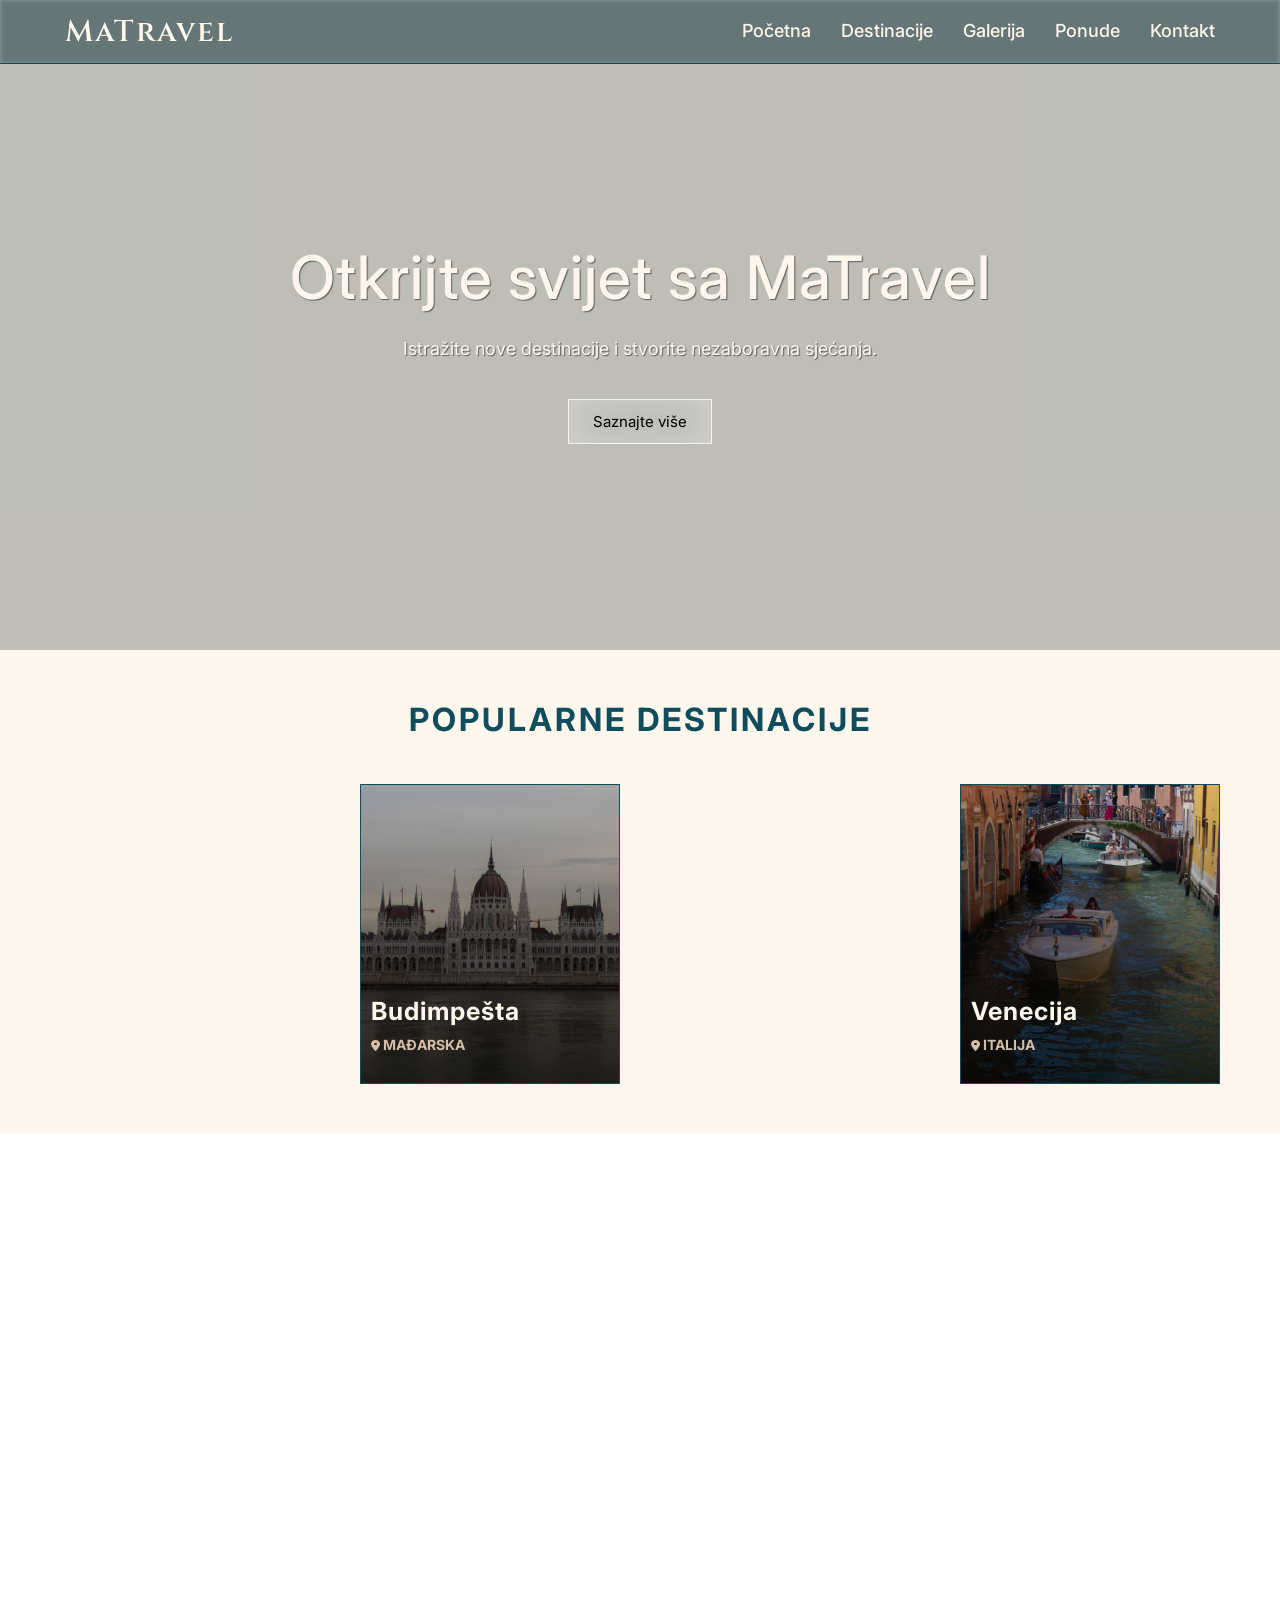
==== index.html @ fdbcf398 "reag" ====
<!DOCTYPE html>
<html lang="hr">
<head>
    <meta charset="UTF-8">
    <meta name="viewport" content="width=device-width, initial-scale=1.0">
    <title>MaTrevel</title>
    <link rel="stylesheet" href="izgled.css">
    <link href="https://fonts.googleapis.com/css2?family=Cinzel:wght@400;600;700&display=swap" rel="stylesheet">
    <link href="https://fonts.googleapis.com/css2?family=Inter:wght@300;400;500;600&display=swap" rel="stylesheet">
    <link rel="stylesheet" href="https://cdnjs.cloudflare.com/ajax/libs/font-awesome/6.5.0/css/all.min.css">

</head>
<body>
    <header class="navbar">
        <div class="container">
            <a href="index.html" class="logo">MaTravel</a>

            <nav class="navigacija" id="navigacija">
                <a href="index.html">Početna</a>
                <a href="destinacije.html">Destinacije</a>
                <a href="galerija.html">Galerija</a>
                <a href="ponude.html">Ponude</a>
                <a href="kontakt.html">Kontakt</a>
            </nav>

            <div class="hamburger" id="hamburger">
            ☰
            </div>
        </div>
    </header>

    <section class="pocetna skriveno">
        <video autoplay muted loop playsinline class="pozadinaplaza">
            <source src="video/plaza.MP4" type="video/MP4">
        </video>

        <div class="overlay"></div>
        <div class="container">
            <div class="odjeljak skriveno">
                <h1>Otkrijte svijet sa MaTravel</h1>
                <p>Istražite nove destinacije i stvorite nezaboravna sjećanja.</p>
                <a href="destinacije.html" class="odjeljakgumb">Saznajte više</a>
            </div>
        </div>
    </section>
    <section class="destinacije skriveno">
        <div class="container">
            <h2>Popularne destinacije</h2>
            <div class="karticepolozaj">
                <a href="destinacije.html" class="kartica lanzarote skriveno">
                    <div class="zoom"></div>
                    <div class="tamnije"></div>
                    <div class="karticasadrzaj">
                        <h3>Lanzarote</h3>
                        <h4><i class="fa-solid fa-location-dot"></i> Španjolska</h4>
                    </div>
                </a>
                <a href="destinacije.html" class="kartica budimpesta skriveno2">
                    <div class="zoom"></div>
                    <div class="tamnije"></div>
                    <div class="karticasadrzaj">
                        <h3>Budimpešta</h3>
                        <h4><i class="fa-solid fa-location-dot"></i> Mađarska</h4>

                    </div>
                </a>
                <a href="destinacije.html" class="kartica casablanca skriveno">
                    <div class="zoom"></div>
                    <div class="tamnije"></div>
                    <div class="karticasadrzaj">
                        <h3>Casablanca</h3>
                        <h4><i class="fa-solid fa-location-dot"></i> Maroko</h4>

                    </div>
                </a>
                <a href="destinacije.html" class="kartica venecija skriveno2">
                    <div class="zoom"></div>
                    <div class="tamnije"></div>
                    <div class="karticasadrzaj">
                        <h3>Venecija</h3>
                        <h4><i class="fa-solid fa-location-dot"></i> Italija</h4>
                    </div>
                </a>
            </div>
        </div>
    </section>
    <section class="zastobasmi skriveno">
        <div class="container">
            <div class="naslovzastobasmi skriveno">
                <h2>Zašto baš mi?</h2>
                <p>Putujte sigurno, jednostavno i bez stresa uz naš tim stručnjaka.</p>
            </div>

            <div class="karticezasto">

                <div class="karticazasto skriveno">
                    <i class="fa-solid fa-shield-halved"></i>
                    <h3>Sigurno putovanje</h3>
                    <p>Vaša sigurnost i zadovoljstvo uvijek su nam na prvom mjestu.</p>
                </div>

                <div class="karticazasto skriveno2">
                    <i class="fa-solid fa-tags"></i>
                    <h3>Najbolje cijene</h3>
                    <p>Pronađite vrhunske destinacije po povoljnim cijenama.</p>
                </div>

                <div class="karticazasto skriveno">
                    <i class="fa-solid fa-plane-departure"></i>
                    <h3>Brza rezervacija</h3>
                    <p>Rezervirajte svoje putovanje brzo i jednostavno online.</p>
                </div>

            </div>
        </div>
    </section>
    <section>
        <div class="container">
            <div class="opcenito">
                <div class="opcenitotekst skriveno2">
                    <h2>Šta je MaTravel?</h2>
                    <div class="skriven">
                    <p>MaTravel je web stranica koja omogućava ljudima da pronađu zanimljive i popularne destinacije za putovanje. Destinacije koje obuhvaća MaTrevel nisu ograničene samo na Europu već na cijeli svijet.</p>
                </div>
                <div class="skriveno2">
                    <p>Cilj MaTravel je olakšati ljudima organizirati i realizirati odmor u što kraćem vremenu i sa što manjom cijenom.</p>
                </div>
                <div class="skriveno">
                    <p>Ova stranica je izrađena za završni rad i svrha je različitim verzijama ove stranice dokazati kako radi optimizacija web stranica, te na koje se sve načine ta optimizacije može napraviti.</p>
                </div>
                <div class="gumbklasa skriveno2">
                    <a href="kontakt.html" class="gumb">Pročitaj više</a>
                </div>
                </div>
                
                <div class="opcenitoslika skriveno2">
                    <img src="slike/opcenitoslika.jpg">
                </div>
            </div>
        </div>
    </section>

    <section class="slajdshow skriveno">
        <div class="kutijaslajd">
            <div class="slajd active">
                <img src="slike/slajdshow/venecija.jpg">
                <div class="poruka">Putovanja za pamćenje</div>
            </div>
            <div class="slajd">
                <img src="slike/slajdshow/verona.jpg">
                <div class="poruka">Neka avantura počne</div>
            </div>
            <div class="slajd">
                <img src="slike/slajdshow/lanzarote3.jpg">
                <div class="poruka">Istraži svijet</div>
            </div>
            <div class="slajd">
                <img src="slike/slajdshow/budapest2.jpg">
                <div class="poruka">Putovanja za pamćenje</div>
            </div>
            <div class="slajd">
                <img src="slike/slajdshow/zagreb.jpg">
                <div class="poruka">Neka avantura počne</div>
            </div>
        </div>
         <footer>
        <p>© 2026 MaTrevel</p>
        <p>Izradio: Mateo Ćorković</p>
    </footer>
    </section>
   
    <script src="script.js"></script>
</body>
</html>
---- izgled.css ----
* {
    margin: 0;
    padding: 0;
}

body {
    font-family: "Inter", sans-serif;
    color: #222;
}

.container {
    max-width: 1200px;
    margin: 0 auto;
    padding: 0 20px;
}
.navbar {
    width: 100%;
    position: absolute;
    top: 0;
    left: 0;
    z-index: 5;
    color: #fdf6ec;
    backdrop-filter: blur(2px) brightness(0.7);
    background: rgba(15, 76, 92, 0.25);
    border-bottom: 1px solid #0f4c5c;
}
.navbar .container {
    display: flex;
    justify-content: space-between;
    align-items: center;
    padding: 0 25px;
}

.logo {
    font-family: "Cinzel", serif;
    font-weight: 600;
    font-size: 30px;
    letter-spacing: 2px;
    text-decoration: none;
    color: #fdf6ec;
}

.navigacija {
    display: flex;
    gap: 30px;
    font-family: "Inter", sans-serif;
    font-weight: 500;
}

.navigacija a {
    color: #fdf6ec;
    text-decoration: none;
    font-size: 18px;
    transition: 0.4s;
    border-bottom: 2px solid transparent;
    padding: 20px 0;
}

.navigacija a:hover {
    color: #e9c46a;
    border-bottom: 2px solid #e9c46a;
}
.navigacija a.active{
    border-bottom: 2px solid #e9c46a;
}

.hamburger {
    display: none;
    font-size: 32px;
    color: #fdf6ec;
    cursor: pointer;
}

footer {
    position: absolute;
    bottom: 0;
    left: 0;
    z-index: 10;
    width: 100%;
    backdrop-filter: blur(2px) brightness(0.1);
    background: rgba(15, 76, 92, 0.25);
    border-top: 1px solid #0f4c5c;
    color: #fdf6ec;
    text-align: center;
    padding: 25px 0px;
    font-family: "Cinzel", serif;
    font-weight: 600;
    letter-spacing: 2px;
}

footer p {
    font-size: 15px;
}

.pocetna{
    position: relative;
    overflow: hidden;
    height: 650px;
    display: flex;
    align-items: center;
    justify-content: center;
}
.pozadinaplaza{
    position: absolute;
    width: 100%;
    height: 100%;
    object-fit: cover;
    top: 0;
    left: 0;
    z-index: 1;
}
.overlay{
    position: absolute;
    width: 100%;
    height: 100%;
    top: 0;
    left: 0;
    z-index: 2;
    background: rgba(48, 48, 28, 0.315);
}
.odjeljak{
    position: relative;
    z-index: 3;
    color: #FDF6EC;
    
    max-width: 1050px;
    text-align: center;
}
.odjeljak h1{
    font-size: 60px;
    margin-bottom: 25px;
    text-shadow: 1px 1px 1px rgba(0,0,0,0.5);
}
.odjeljak p{
    font-size: 18px;
    margin-bottom: 40px;
    text-shadow: 1px 1px 1px rgba(0,0,0,0.5);
    text-align: center;
}
.odjeljakgumb{
    display: inline-block;
    padding: 12px 24px;
    background-color: #FDF6EC;
    color: black;
    font-size: 15px;
    text-decoration: none;
    cursor: pointer;
    backdrop-filter: blur(22px) brightness(0.7);
    background: rgba(255, 255, 255, 0.4);
    border: 1px solid #f3f3f3;
    text-decoration: none;
}
.odjeljakgumb:hover{
    background-color: #e9c46a;
    color: black;
    transition: 0.5s;
    backdrop-filter: blur(2px) brightness(1);
    background: rgba(92, 87, 15, 0.25);
    border: 1px solid #e9c46a;
    text-decoration: none;
}

.destinacije{
    padding: 50px 0;
    background-color: #FDF6EC;
    text-align: center;
    
}

.destinacije h2{
    font-size: 32px;
    color: #0f4c5c;
    margin-bottom: 45px;
    letter-spacing: 3px;
    text-transform: uppercase;
}

.karticepolozaj{
    display: flex;
    justify-content: space-between;
    gap: 30px;
    flex-wrap: wrap;
}
.kartica{
    width: 260px;
    height: 300px;
    border: 1px solid #0f4c5c;
    overflow: hidden;
    position: relative;
    display: flex;
    align-items: flex-end;
    color: #FDF6EC;
    cursor: pointer;
    text-decoration: none;
}
.tamnije{
    position: absolute;
    inset: 0;
    background: linear-gradient(
        to top,
        rgba(0,0,0,0.8),
        rgba(0,0,0,0.1));
    z-index: 1;
}
.karticasadrzaj{
    position: relative;
    padding: 30px 10px;
    z-index: 2;
    text-align: left;
}
.lanzarote .zoom{
    background-image: url("slike/lanzarote/lanzarote.jpg");
}
.budimpesta .zoom{
    background-image: url("slike/budimpesta/budimpesta.jpg");
}
.casablanca .zoom{
    background-image: url("slike/casablanca/casablanca.jpg");
}
.venecija .zoom{
    background-image: url("slike/venecija/venecija.jpg");
}
.karticasadrzaj h3{
    font-size: 25px;
    padding-bottom: 10px;
    letter-spacing: 1px;
}

.karticasadrzaj h4{
    font-size: 14px;
    text-transform: uppercase;
    color: #d6bea7;
}
.karticasadrzaj i{
    font-size: 12px;
    color: #d6bea7;
}
.karticasadrzaj{
    transition: transform 0.3s ease;
}
.kartica:hover .karticasadrzaj{
    transform: translateY(-6px);
}
.kartica:hover .tamnije{
    background: linear-gradient(
        to top,
        rgba(0,0,0,0.9),
        rgba(0,0,0,0.35)
    );
}
.kartica:hover .zoom{
    transform: scale(1.10);
}

.zoom{
    position: absolute;
    inset: 0;
    background-size: cover;
    background-position: center;
    background-repeat: no-repeat;
    transition: transform 0.5s ease;
    z-index: 0;
}

.zastobasmi{
    background-image: url(slike/zastobasmi.jpg);
    position: relative;
    padding: 80px 0;
    color: #FDF6EC;
    text-align: center;
    background-size: cover;
    background-position: center 50%;
    background-repeat: no-repeat;
}
.naslovzastobasmi{
    margin-bottom: 50px;
}
.zastobasmi::before{
    content: "";
    position: absolute;
    inset: 0;
    background: rgba(17, 17, 11, 0.493);
}
.naslovzastobasmi h2{
    font-size: 34px;
    margin-bottom: 15px;
    letter-spacing: 1px;
    text-shadow: 1px 1px 1px rgba(0,0,0,0.5);
}
.naslovzastobasmi p{
    font-size: 17px;
    color: #FDF6EC;
    text-shadow: 1px 1px 1px rgba(0,0,0,0.5);
}
.zastobasmi .container{
    position: relative;
    z-index: 2;
}

.karticezasto{
    display: flex;
    justify-content: space-between;
    gap: 30px;
}
.karticazasto{
    flex: 1;
    max-width: 320px;
    padding: 35px 25px;
    transition: 0.5s ease;
    color: black;
    backdrop-filter: blur(2px) brightness(0.9);
    background: rgba(255, 255, 255, 0.4);
    border: 1px solid #FDF6EC;
}
.karticazasto:hover{
    color: #FDF6EC;
    backdrop-filter: blur(2px) brightness(1);
    background: rgba(15, 76, 92, 0.25);
    border: 1px solid #0f4c5c;
    transition: 0.5s ease;
}
.karticazasto p{
    padding-top: 10px;
}
.prazno{
    margin-top: 60px;
}

.slajdshow{
    width: 100%;
    height: 600px;
    overflow: hidden;
    position: relative;
}

.kutijaslajd{
    width: 100%;
    height: 100%;
    position: relative;
}

.slajd{
    height: 600px;
    position: absolute;
    inset: 0;
    opacity: 0;
    transition: opacity 0.8s ease;
}
.slajd.active{
    opacity: 1;
}
.slajd::before{
    content: "";
    position: absolute;
    inset: 0;
    background: rgba(0,0,0,0.4);
    z-index: 1;
}

.slajd img{
    object-fit: cover;
    width: 100%;
    height: 100%;
    transform: scale(1.05);
    transition: transform 1s ease;
    
}
.slajd.active img{
    transform: scale(1);
}
.poruka{
    position: absolute;
    inset: 0;
    z-index: 2;
    background: rgba(0,0,0,0.4);
    font-size: 32px;
    display: flex;
    justify-content: center;
    align-items: center;
    color: #FDF6EC; 
    padding-bottom: 30px;
}

.skriveno{
    opacity: 0;
    transform: translateY(50px);
    transition: all 1s ease;
}
.skriveno2{
    opacity: 0;
    transform: translateY(-50px);
    transition: all 1s ease;
}
.pokazi{
    opacity: 1;
    transform: translateY(0);
}
.opcenito{
    display: flex;
    align-items: center;
    justify-content: space-between;
    padding: 70px 0px;
}
.opcenitotekst{
    width: 50%;
}
.opcenito h2{
    font-size: 36px;
    margin-bottom: 22px;
}
.opcenito p{
    font-size: 16px;
    line-height: 1.6;
    margin-bottom: 12px;
}
.opcenitoslika {
    width: 50%;
    display: flex;
    justify-content: right;
    align-items: right;
}
.opcenitoslika img{
    width: 90%;
    max-width: 500px;
    border: 1px solid black;
    object-fit: contain;
}
.gumbklasa{
        margin-top: 40px;
}

.opcenito .gumb{
    padding: 12px 24px;
    border: none;
    color: #FDF6EC;
    font-size: 15px;
    text-decoration: none;
    cursor: pointer;
    backdrop-filter: blur(2px) brightness(0.2);
    background: rgba(15, 76, 92, 0.25);
    border: 1px solid #0f4c5c;

    
    

}
.opcenito .gumb:hover{
    background-color: #e9c46a;
    color: black;
    transition: 0.5s;
    
    text-decoration: none;
    backdrop-filter: blur(2px) brightness(0.7);
    background: rgba(122, 116, 23, 0.5);
    border: 1px solid #e9c46a;

}
img, video{
    max-width: 100%;
    height: auto;
}
*{
    box-sizing: border-box;
}

.tamnija{
    backdrop-filter: blur(2px) brightness(0.32);
    background-color: rgb(62, 87, 98);
    border-bottom: 1px solid #0f4c5c;
}
.destinacijeskrol{
    display: flex;
    align-items: center;
    justify-content: space-between;
    height: 44vh;
    gap: 1px;
}
.destinacijaslika{
    flex: 1;
    height: 350px;
    background-size: cover;
    background-position: center;
    border: 1px solid black;
    position: relative;
    overflow: hidden;
}
.destinacijaslika::before{
    content: "";
    position: absolute;
    inset: 0;
}
.destinacijaslika:hover::before{
    background: linear-gradient(
        to top,
        rgba(0,0,0,0.5),
        rgba(0,0,0,0.1));
}

.destinacijatekst{
    flex: 1;
    
}
.okvir{
    height: 350px;
    border: 1px solid black;
    padding: 30px;
}

.gumbdestinacije{
    display: inline-block;
    padding: 12px 24px;
    background-color: #FDF6EC;
    color: #FDF6EC;
    font-size: 15px;
    text-decoration: none;
    cursor: pointer;
    backdrop-filter: blur(22px) brightness(0.7);
    background: #0f4c5c;
    border: 1px solid black;
    text-decoration: none;
}
.gumbdestinacije:hover{
    background-color: #e9c46a;
    color: black;
    transition: 0.5s;
    backdrop-filter: blur(2px) brightness(1);
    background: rgba(92, 87, 15, 0.25);
    border: 1px solid #e9c46a;
    text-decoration: none;
}
.destinacijatekst h2{
    font-size: 32px;
    margin-bottom: 10px;
}
.destinacijatekst h4{
    font-size: 16px;
    margin-bottom: 20px;
    text-transform: uppercase;
    color:#0f4c5c;
}
.destinacijatekst h3{
    font-size: 18px;
    margin-bottom: 10px;
    letter-spacing: 1px;
}
.destinacijatekst p{
    padding-bottom: 20px;
}
.info{
    display: flex;
    justify-content: space-between;
    align-items: center;
    
}
.reverse{
    flex-direction: row-reverse;
}
.lanzarote{
    background-image: url("slike/lanzarote/lanzarote.jpg");
}
.lanzarote:hover{
    background-image: url("slike/lanzarote/lanzarote2.jpg");
    transition: 0.5s ease-in-out;
}
.budimpesta{
    background-image: url("slike/budimpesta/budimpesta.jpg");
}
.budimpesta:hover{
    background-image: url("slike/budimpesta/budimpesta2.jpg");
    transition: 0.5s ease-in-out;
}
.casablanca{
    background-image: url("slike/casablanca/casablanca.jpg");
}
.venecija{
    background-image: url("slike/venecija/venecija.jpg");
}
.venecija:hover{
    background-image: url("slike/venecija/IMG_3850.jpg");
    transition: 0.5s ease-in-out;
}
h1{
    padding-top: 35px;
    letter-spacing: 1px;
    font-size: 36px;
    font-weight: 500;
}

.galerijaslika{
    display: grid;
    grid-template-columns: repeat(3, 1fr);
    grid-auto-rows: 270px;
    gap: 2px;
    margin-top: 20px;
    margin-bottom: 30px;
}
.karticaugaleriji{
    position: relative;
    overflow: hidden;
}
.karticaugaleriji img {
    width: 100%;
    height: 100%;
    border: 1px solid black;
    object-fit: cover;
    transition: transform 0.3s ease;
    cursor: pointer;
}
.karticaugaleriji img:hover{
    transform: scale(1.05);
    border: 1px solid black;
    
}
.karticaugaleriji.duplo{
    grid-row: span 2;
}


.kontakt{
    display: grid;
    grid-template-columns: 1.6fr 1fr;
    gap: 60px;
    margin-top: 150px;
    margin-bottom: 40px;
    border: 1px solid black;
    background-color: #d6bea754;
}
.kontaktlijevo{
    padding: 30px;
}
.kontaktdesno{
    padding: 20px;
}
.forma{
    display: flex;
    flex-direction: column;
    gap: 10px;
    width: 100%;
}
.forma input{
    padding: 10px;
    border: 1px solid black;
    outline: none;
}
.forma textarea{
    padding: 10px;
    border: 1px solid black;
    outline: none;
}
.pedesetposto{
    display: flex;
    gap: 10px;
}
.unutrasnjost{
    display: flex;
    flex-direction: column;
    flex: 1;
}
.forma button{
    padding: 12px 24px;
    border: none;
    color: #FDF6EC;
    font-size: 15px;
    text-decoration: none;
    cursor: pointer;
    backdrop-filter: blur(2px) brightness(0.2);
    background: rgba(15, 76, 92, 0.25);
    border: 1px solid #0f4c5c;
}
.forma button:hover{
    background-color: #e9c46a;
    color: black;
    transition: 0.5s;
    backdrop-filter: blur(2px) brightness(1);
    background: rgba(92, 87, 15, 0.25);
    border: 1px solid #ccab57;
    text-decoration: none;
}
.infokontakt{
    font-size: 18px;
    padding-top: 60px;
    padding-bottom: 50px;
}
.infokontakt i {
    font-size: 30px;
    padding-right: 20px;
}
.kontaktinfo h3{
    font-size: 23px;
    padding-top: 20px;
    padding-bottom: 40px;
    color: #0f4c5c;
}
.kontaktinfo h2{
    font-size: 30px;
    letter-spacing: 1px;
}
.drustvenemreze i{
    font-size: 30px;
    padding-right: 10px;
}
@media (max-width: 1270px) {
    .container{
        padding: 0 20px;
    }
    .karticepolozaj{
        justify-content: center;
    }
    .kartica{
        width: calc(50% - 20px);
    }
    .galerijaslika{
        grid-auto-rows: 200px;
    }
    .infokontakt{
        padding-top: 40px;
        padding-bottom: 40px;
    }
    .kontakt{
        gap: 10px;
    }

}

@media (max-width: 768px) {
    .navbar .container{
        padding: 10px 20px;
    }
    .hamburger {
        display: block;
        font-size: 30px;
        cursor: pointer;
        z-index: 5;
    }
    .navigacija {
        position: absolute;
        left: 0;
        top: 100%;
        right: 0;
        flex-direction: column;
        background: rgba(15, 76, 92, 0.95);
        backdrop-filter: blur(10px);
        overflow: hidden;
        max-height: 0;
        transition: max-height 0.4s ease;
        
    }

    .navigacija a {
        padding: 15px;
        text-align: center;
        width: 100%;
        
    }

    .navigacija.active {
        max-height: 500px;
        position: fixed;
        gap: 20px;
        background: rgb(62, 87, 98);
    }
    .pocetna{
        height: 450px;
    }
    .slajdshow{
        height: 480px;
    }
    .slajd{
        height: 480px;
    }
    .odjeljak{
        margin-top: 60px;
    }
    .odjeljak h1{
        font-size: 38px;
    }
    .odjeljak p{
        font-size: 16px;
    }
    .kartica{
        width: 90%;
    }
    .karticazasto{
        flex-direction: column;
        align-items: center;
        max-width: 100%;
    }
    .opcenito{
        flex-direction: column;
        text-align: center;
        gap: 30px;
    }
    .opcenitoslika{
        display: none;
    }
    .opcenitotekst{
        text-align: left;
        width: 90%;
    }
    .naslovzastobasmi{
        margin-bottom: 15px;
    }
    .karticezasto{
        flex-direction: column;
        align-items: center;
        gap: 10px;
        
    }
    .karticazasto{
        width: 90%;

    }
    .destinacijeskrol{
        flex-direction: column;
        margin-top: 15px;
        height: auto;
        margin-bottom: 15px;
    }
    .destinacijaslika{
        display: none;
    }
    .okvir{
        padding: 15px;
        height: auto;
    }
    .galerijaslika{
        grid-template-columns: repeat(2, 1fr);
        grid-auto-rows: 170px;
    }
    .karticaugaleriji.duplo{
        grid-row: span 2;
    }
    .kontakt{
        grid-template-columns: 1fr;
        gap:10px;
        margin-top: 80px;
    }
    .pedesetposto{
        flex-direction: column;
    }
    .forma{
        padding: 0 10px 0 10px;
    }
    .infokontakt{
        padding:  7px 0 7px 0;
    }
    .kontaktlijevo{
        padding: 20px 30px 0px 30px;
    }
    .kontaktinfo h3{
        padding-bottom: 10px;
    }
}
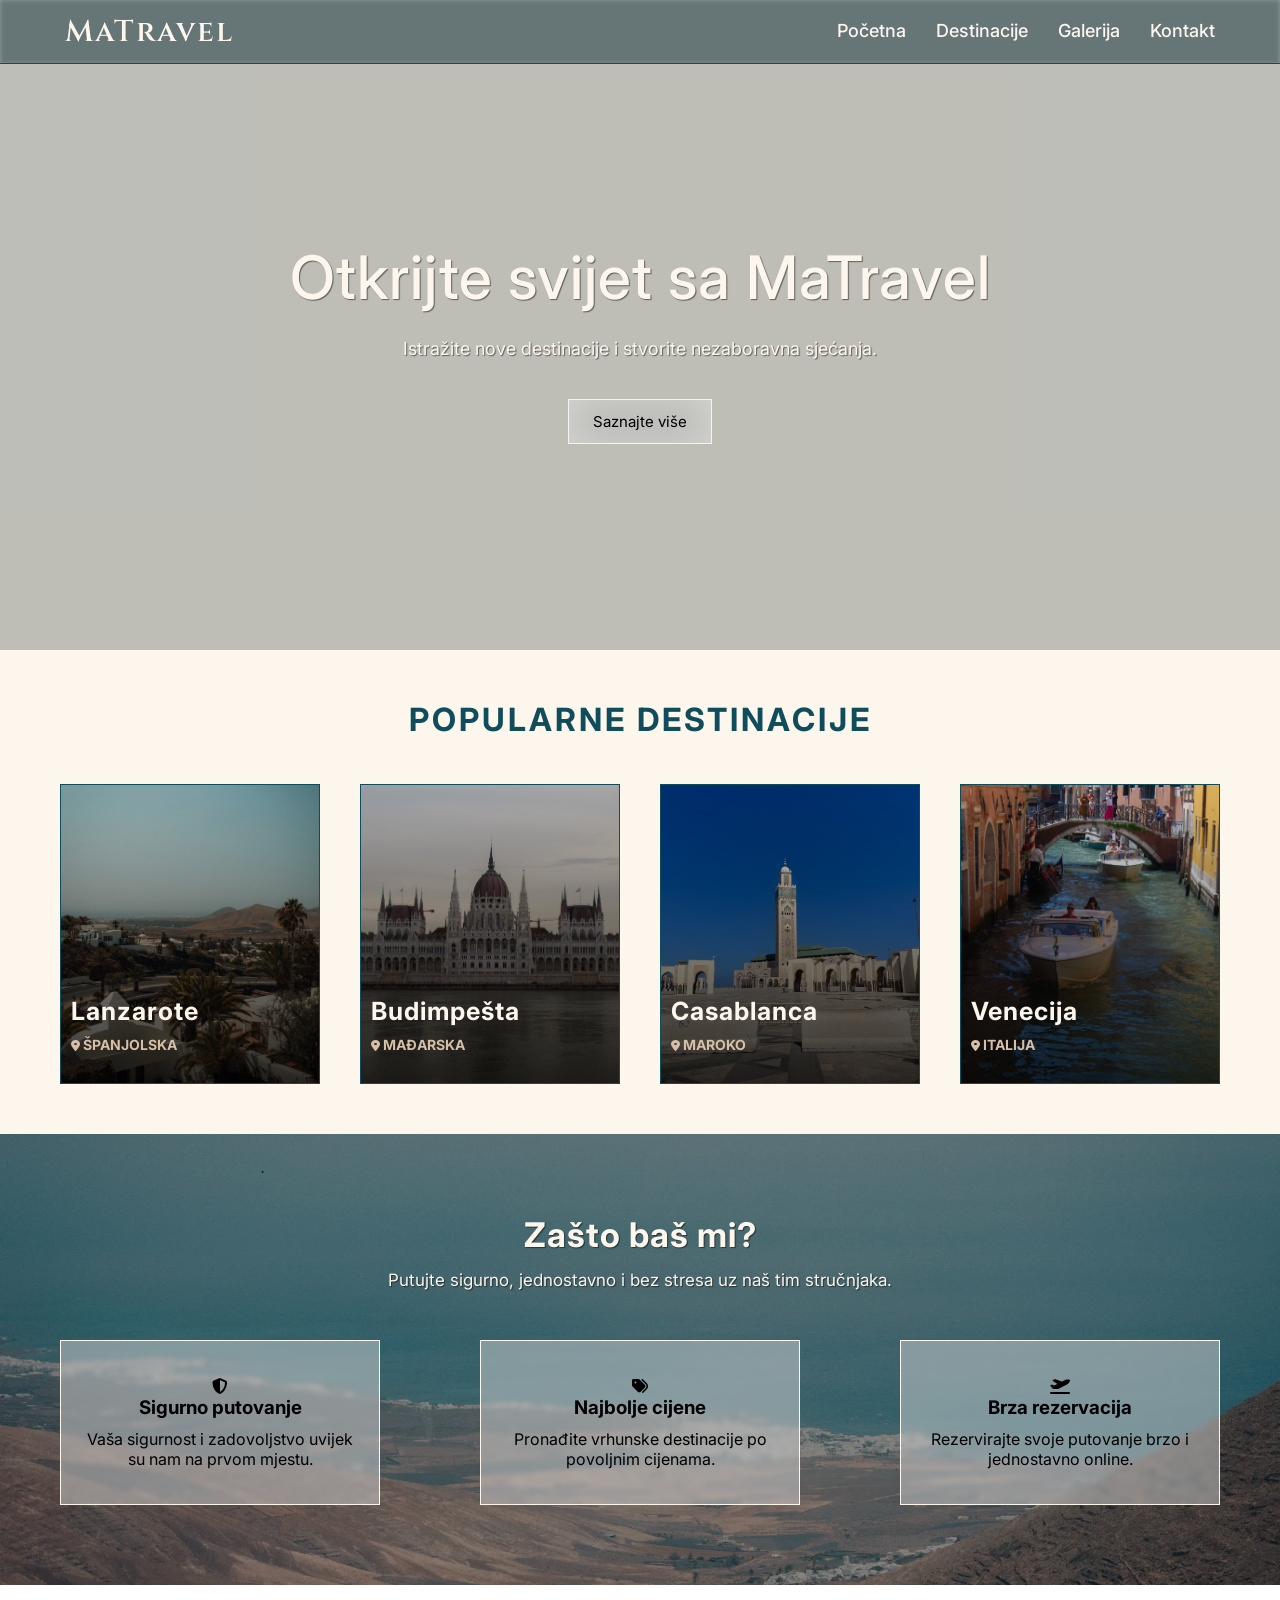
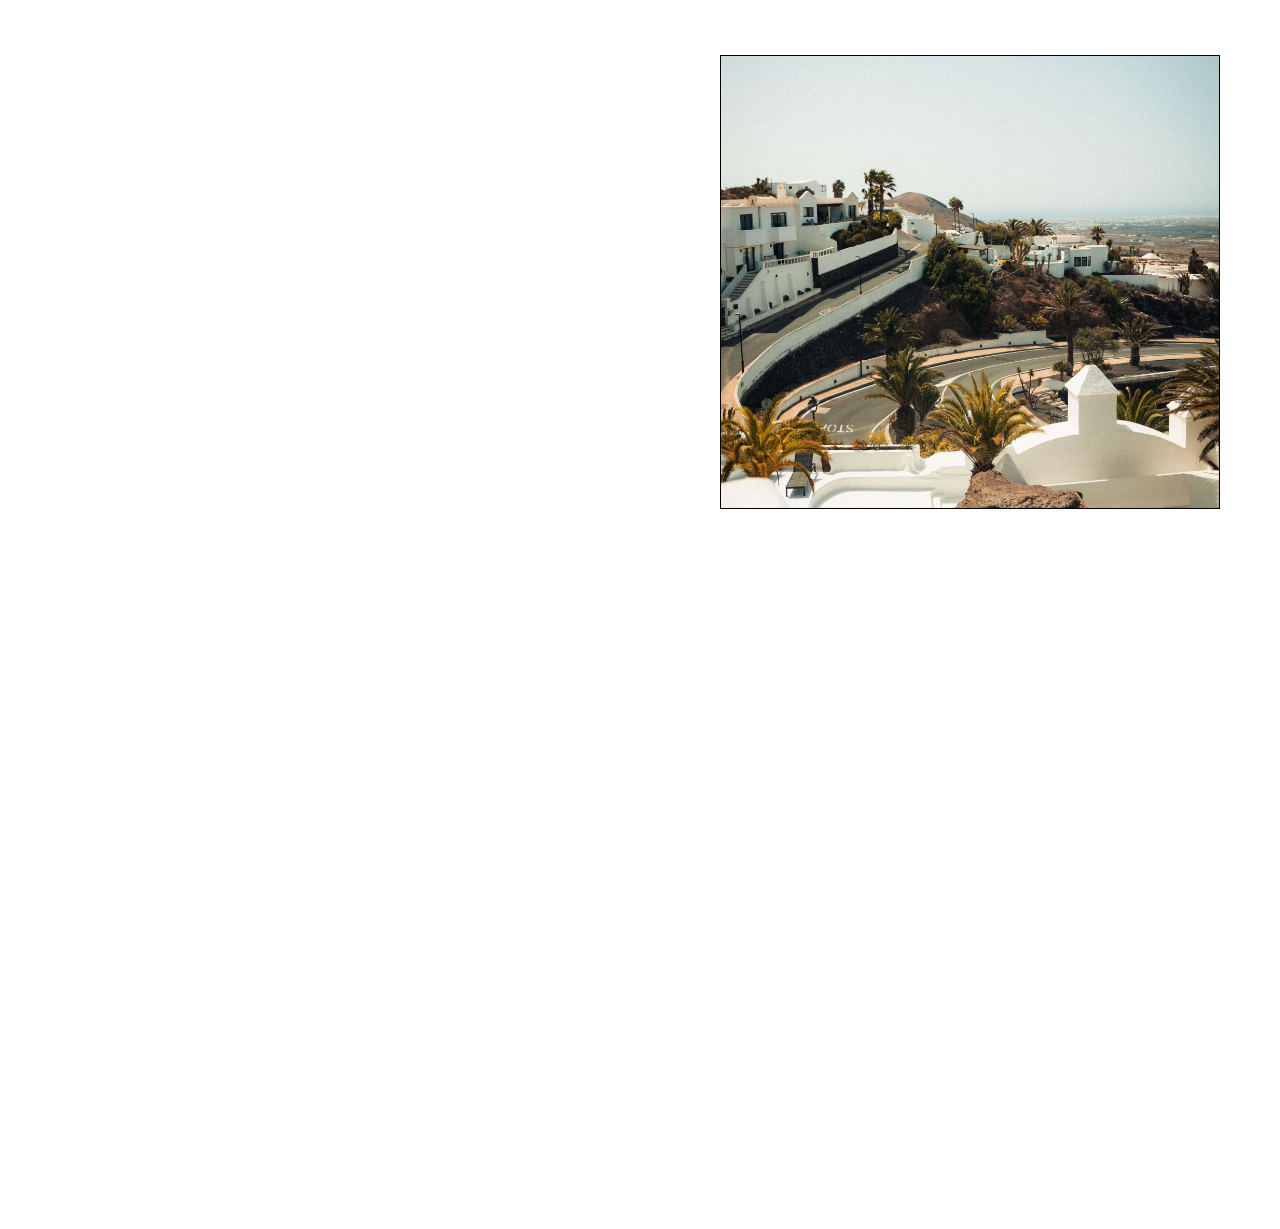
==== commit a3b528cd: "nove slike" ====
--- a/index.html
+++ b/index.html
@@ -19,7 +19,6 @@
                 <a href="index.html">Početna</a>
                 <a href="destinacije.html">Destinacije</a>
                 <a href="galerija.html">Galerija</a>
-                <a href="ponude.html">Ponude</a>
                 <a href="kontakt.html">Kontakt</a>
             </nav>
 
@@ -134,7 +133,7 @@
                 </div>
                 
                 <div class="opcenitoslika skriveno2">
-                    <img src="slike/opcenitoslika.jpg">
+                    <img src="slike/opcenitoslika.webp">
                 </div>
             </div>
         </div>
@@ -143,23 +142,23 @@
     <section class="slajdshow skriveno">
         <div class="kutijaslajd">
             <div class="slajd active">
-                <img src="slike/slajdshow/venecija.jpg">
+                <img src="slike/slajdshow/venecija.webp">
                 <div class="poruka">Putovanja za pamćenje</div>
             </div>
             <div class="slajd">
-                <img src="slike/slajdshow/verona.jpg">
+                <img src="slike/slajdshow/verona.webp">
                 <div class="poruka">Neka avantura počne</div>
             </div>
             <div class="slajd">
-                <img src="slike/slajdshow/lanzarote3.jpg">
+                <img src="slike/slajdshow/lanzarote3.webp">
                 <div class="poruka">Istraži svijet</div>
             </div>
             <div class="slajd">
-                <img src="slike/slajdshow/budapest2.jpg">
+                <img src="slike/slajdshow/budapest2.webp">
                 <div class="poruka">Putovanja za pamćenje</div>
             </div>
             <div class="slajd">
-                <img src="slike/slajdshow/zagreb.jpg">
+                <img src="slike/slajdshow/zagreb.webp">
                 <div class="poruka">Neka avantura počne</div>
             </div>
         </div>
--- a/izgled.css
+++ b/izgled.css
@@ -209,16 +209,16 @@
     text-align: left;
 }
 .lanzarote .zoom{
-    background-image: url("slike/lanzarote/lanzarote.jpg");
+    background-image: url("slike/lanzarote/lanzarote.webp");
 }
 .budimpesta .zoom{
-    background-image: url("slike/budimpesta/budimpesta.jpg");
+    background-image: url("slike/budimpesta/budimpesta.webp");
 }
 .casablanca .zoom{
-    background-image: url("slike/casablanca/casablanca.jpg");
+    background-image: url("slike/casablanca/casablanca.webp");
 }
 .venecija .zoom{
-    background-image: url("slike/venecija/venecija.jpg");
+    background-image: url("slike/venecija/venecija.webp");
 }
 .karticasadrzaj h3{
     font-size: 25px;
@@ -263,7 +263,7 @@
 }
 
 .zastobasmi{
-    background-image: url(slike/zastobasmi.jpg);
+    background-image: url("slike/zastobasmi.webp");
     position: relative;
     padding: 80px 0;
     color: #FDF6EC;
@@ -556,27 +556,27 @@
     flex-direction: row-reverse;
 }
 .lanzarote{
-    background-image: url("slike/lanzarote/lanzarote.jpg");
+    background-image: url("slike/lanzarote/lanzarote.webp");
 }
 .lanzarote:hover{
-    background-image: url("slike/lanzarote/lanzarote2.jpg");
+    background-image: url("slike/lanzarote/lanzarote2.webp");
     transition: 0.5s ease-in-out;
 }
 .budimpesta{
-    background-image: url("slike/budimpesta/budimpesta.jpg");
+    background-image: url("slike/budimpesta/budimpesta.webp");
 }
 .budimpesta:hover{
-    background-image: url("slike/budimpesta/budimpesta2.jpg");
+    background-image: url("slike/budimpesta/budimpesta2.webp");
     transition: 0.5s ease-in-out;
 }
 .casablanca{
-    background-image: url("slike/casablanca/casablanca.jpg");
+    background-image: url("slike/casablanca/casablanca.webp");
 }
 .venecija{
-    background-image: url("slike/venecija/venecija.jpg");
+    background-image: url("slike/venecija/venecija.webp");
 }
 .venecija:hover{
-    background-image: url("slike/venecija/IMG_3850.jpg");
+    background-image: url("slike/venecija/IMG_3850.webp");
     transition: 0.5s ease-in-out;
 }
 h1{
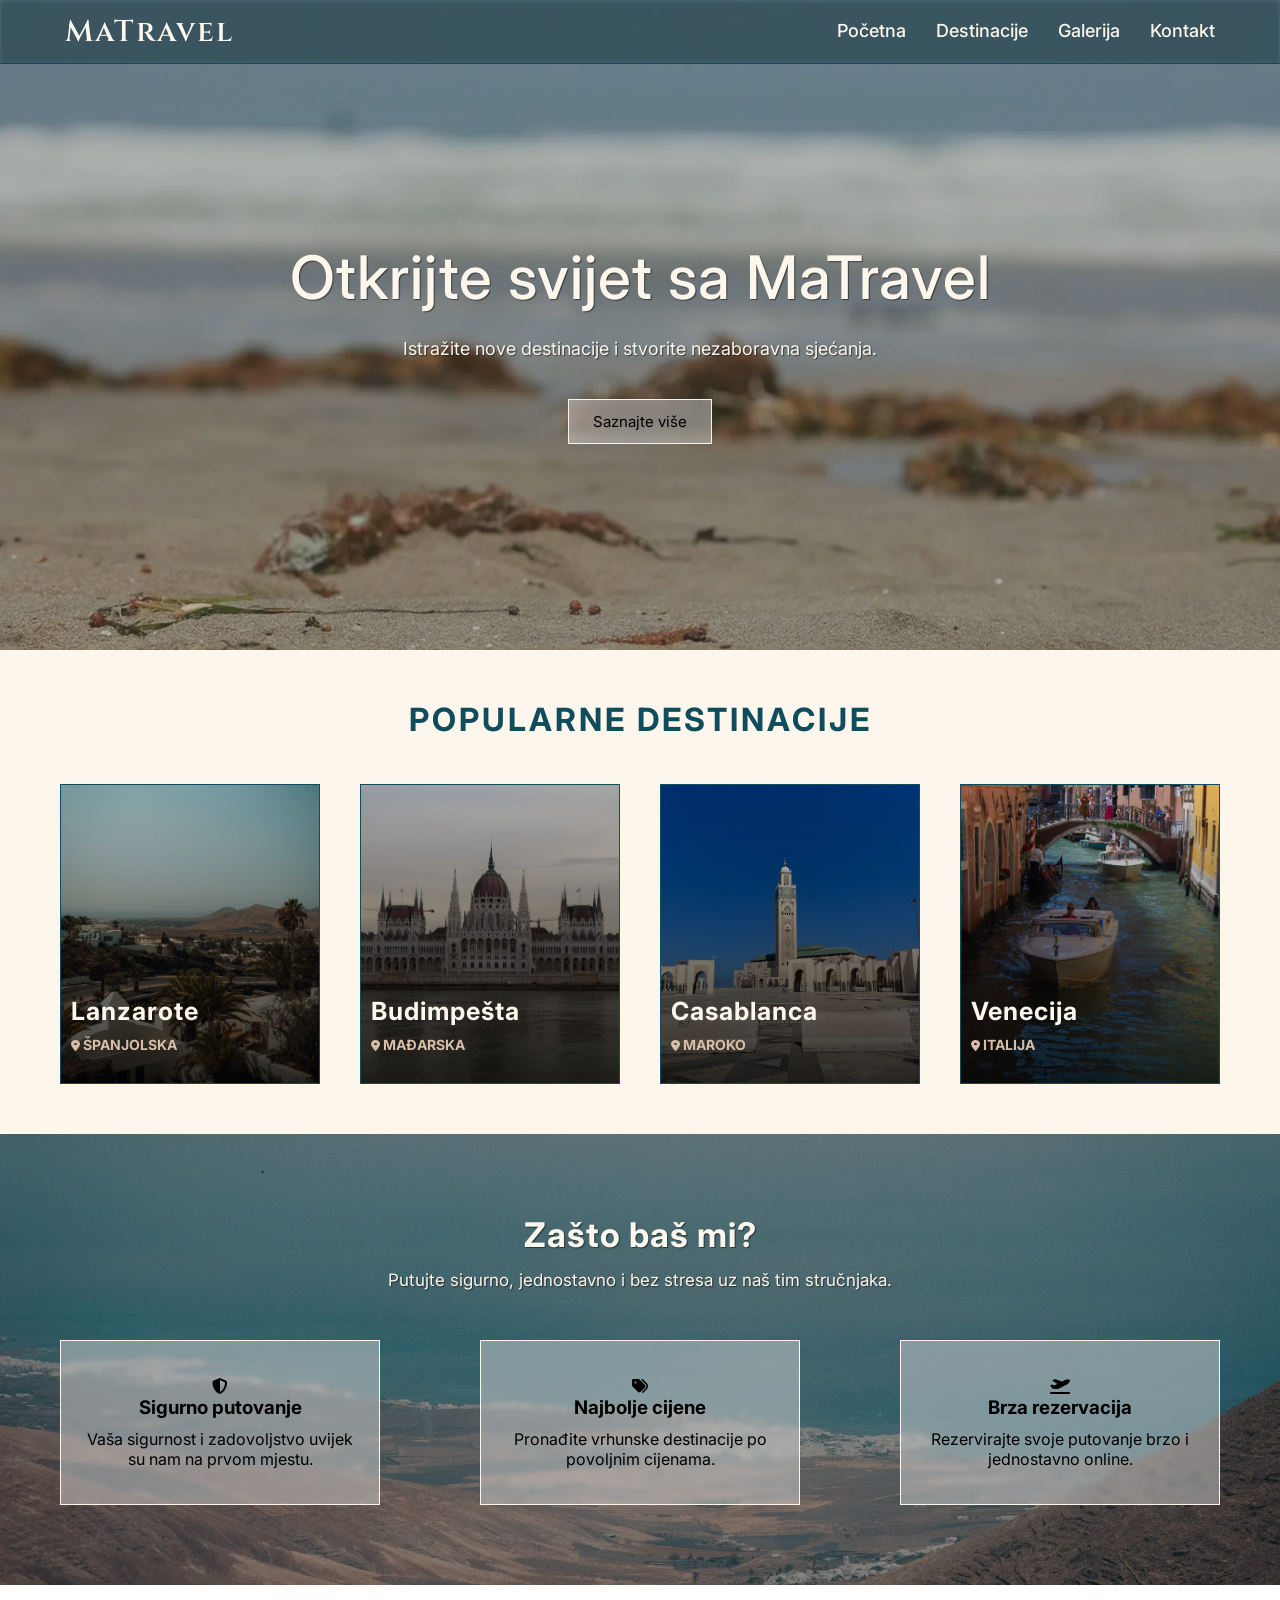
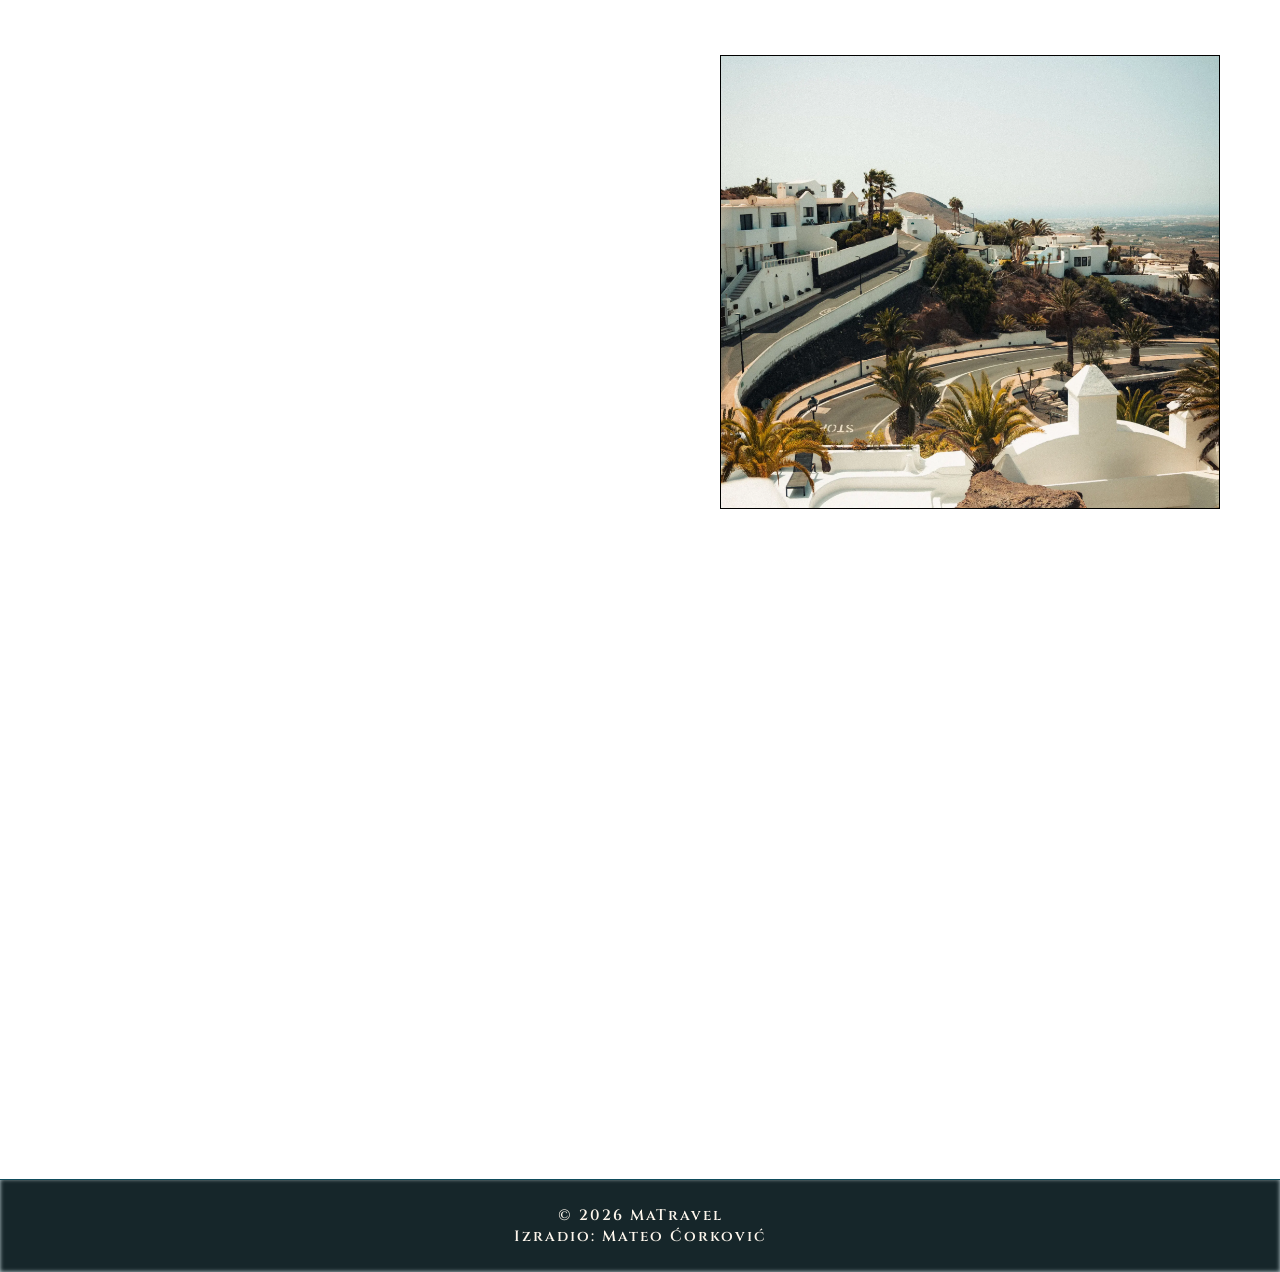
==== commit 7b3951b5: "ra" ====
--- a/index.html
+++ b/index.html
@@ -3,7 +3,9 @@
 <head>
     <meta charset="UTF-8">
     <meta name="viewport" content="width=device-width, initial-scale=1.0">
-    <title>MaTrevel</title>
+    <meta name="description" content="MaTravel je web stranica napravljena za izradu završnog rada. Smisao stranice je da predstavlja agenciju za putovanja kako bih pomoću različitih verzija pokazao optimizaciju stranice.">
+    <title>MaTrevel - destinacije i putovanja</title>
+    <meta name="author" content="Mateo Ćorković">
     <link rel="stylesheet" href="izgled.css">
     <link href="https://fonts.googleapis.com/css2?family=Cinzel:wght@400;600;700&display=swap" rel="stylesheet">
     <link href="https://fonts.googleapis.com/css2?family=Inter:wght@300;400;500;600&display=swap" rel="stylesheet">
@@ -27,10 +29,10 @@
             </div>
         </div>
     </header>
-
-    <section class="pocetna skriveno">
-        <video autoplay muted loop playsinline class="pozadinaplaza">
-            <source src="video/plaza.MP4" type="video/MP4">
+    <main>
+        <section class="pocetna skriveno">
+        <video autoplay muted loop playsinline class="pozadinaplaza" preload="metadata" poster="slike/thumbnail.webp">
+            <source src="video/plaza.mp4" type="video/MP4">
         </video>
 
         <div class="overlay"></div>
@@ -133,7 +135,7 @@
                 </div>
                 
                 <div class="opcenitoslika skriveno2">
-                    <img src="slike/opcenitoslika.webp">
+                    <img src="slike/opcenitoslika.webp" loading="lazy" alt="Ilustracija MaTravel stranice">
                 </div>
             </div>
         </div>
@@ -142,32 +144,34 @@
     <section class="slajdshow skriveno">
         <div class="kutijaslajd">
             <div class="slajd active">
-                <img src="slike/slajdshow/venecija.webp">
+                <img src="slike/slajdshow/venecija.webp" loading="lazy" alt="Kanali u Veneciji">
                 <div class="poruka">Putovanja za pamćenje</div>
             </div>
             <div class="slajd">
-                <img src="slike/slajdshow/verona.webp">
+                <img src="slike/slajdshow/verona.webp" loading="lazy" alt="Zgrade grada Verona">
                 <div class="poruka">Neka avantura počne</div>
             </div>
             <div class="slajd">
-                <img src="slike/slajdshow/lanzarote3.webp">
+                <img src="slike/slajdshow/lanzarote3.webp" loading="lazy" alt="Pogled sa vrha otoka Lanzarote">
                 <div class="poruka">Istraži svijet</div>
             </div>
             <div class="slajd">
-                <img src="slike/slajdshow/budapest2.webp">
+                <img src="slike/slajdshow/kamenje.webp" loading="lazy" alt="Kamenje i litice na Lanzaroteu">
                 <div class="poruka">Putovanja za pamćenje</div>
             </div>
             <div class="slajd">
-                <img src="slike/slajdshow/zagreb.webp">
+                <img src="slike/slajdshow/zagreb.webp" loading="lazy" alt="Centar grada Zagreba">
                 <div class="poruka">Neka avantura počne</div>
             </div>
         </div>
-         <footer>
-        <p>© 2026 MaTrevel</p>
+    </section>
+
+    </main>
+    <footer>
+        <p>© 2026 MaTravel</p>
         <p>Izradio: Mateo Ćorković</p>
     </footer>
-    </section>
    
     <script src="script.js"></script>
 </body>
-</html>+</html>
--- a/izgled.css
+++ b/izgled.css
@@ -1,11 +1,13 @@
 * {
     margin: 0;
     padding: 0;
+    box-sizing: border-box;
 }
 
 body {
     font-family: "Inter", sans-serif;
     color: #222;
+    font-display: swap;
 }
 
 .container {
@@ -72,9 +74,7 @@
 }
 
 footer {
-    position: absolute;
-    bottom: 0;
-    left: 0;
+    position: relative;
     z-index: 10;
     width: 100%;
     backdrop-filter: blur(2px) brightness(0.1);
@@ -459,9 +459,10 @@
     max-width: 100%;
     height: auto;
 }
-*{
-    box-sizing: border-box;
-}
+video{
+    pointer-events: none;
+}
+
 
 .tamnija{
     backdrop-filter: blur(2px) brightness(0.32);
@@ -472,7 +473,7 @@
     display: flex;
     align-items: center;
     justify-content: space-between;
-    height: 44vh;
+    height: 404px;
     gap: 1px;
 }
 .destinacijaslika{
@@ -698,6 +699,9 @@
 .drustvenemreze i{
     font-size: 30px;
     padding-right: 10px;
+}
+html{
+    scroll-behavior: smooth;
 }
 @media (max-width: 1270px) {
     .container{
@@ -850,4 +854,4 @@
     .kontaktinfo h3{
         padding-bottom: 10px;
     }
-}+}
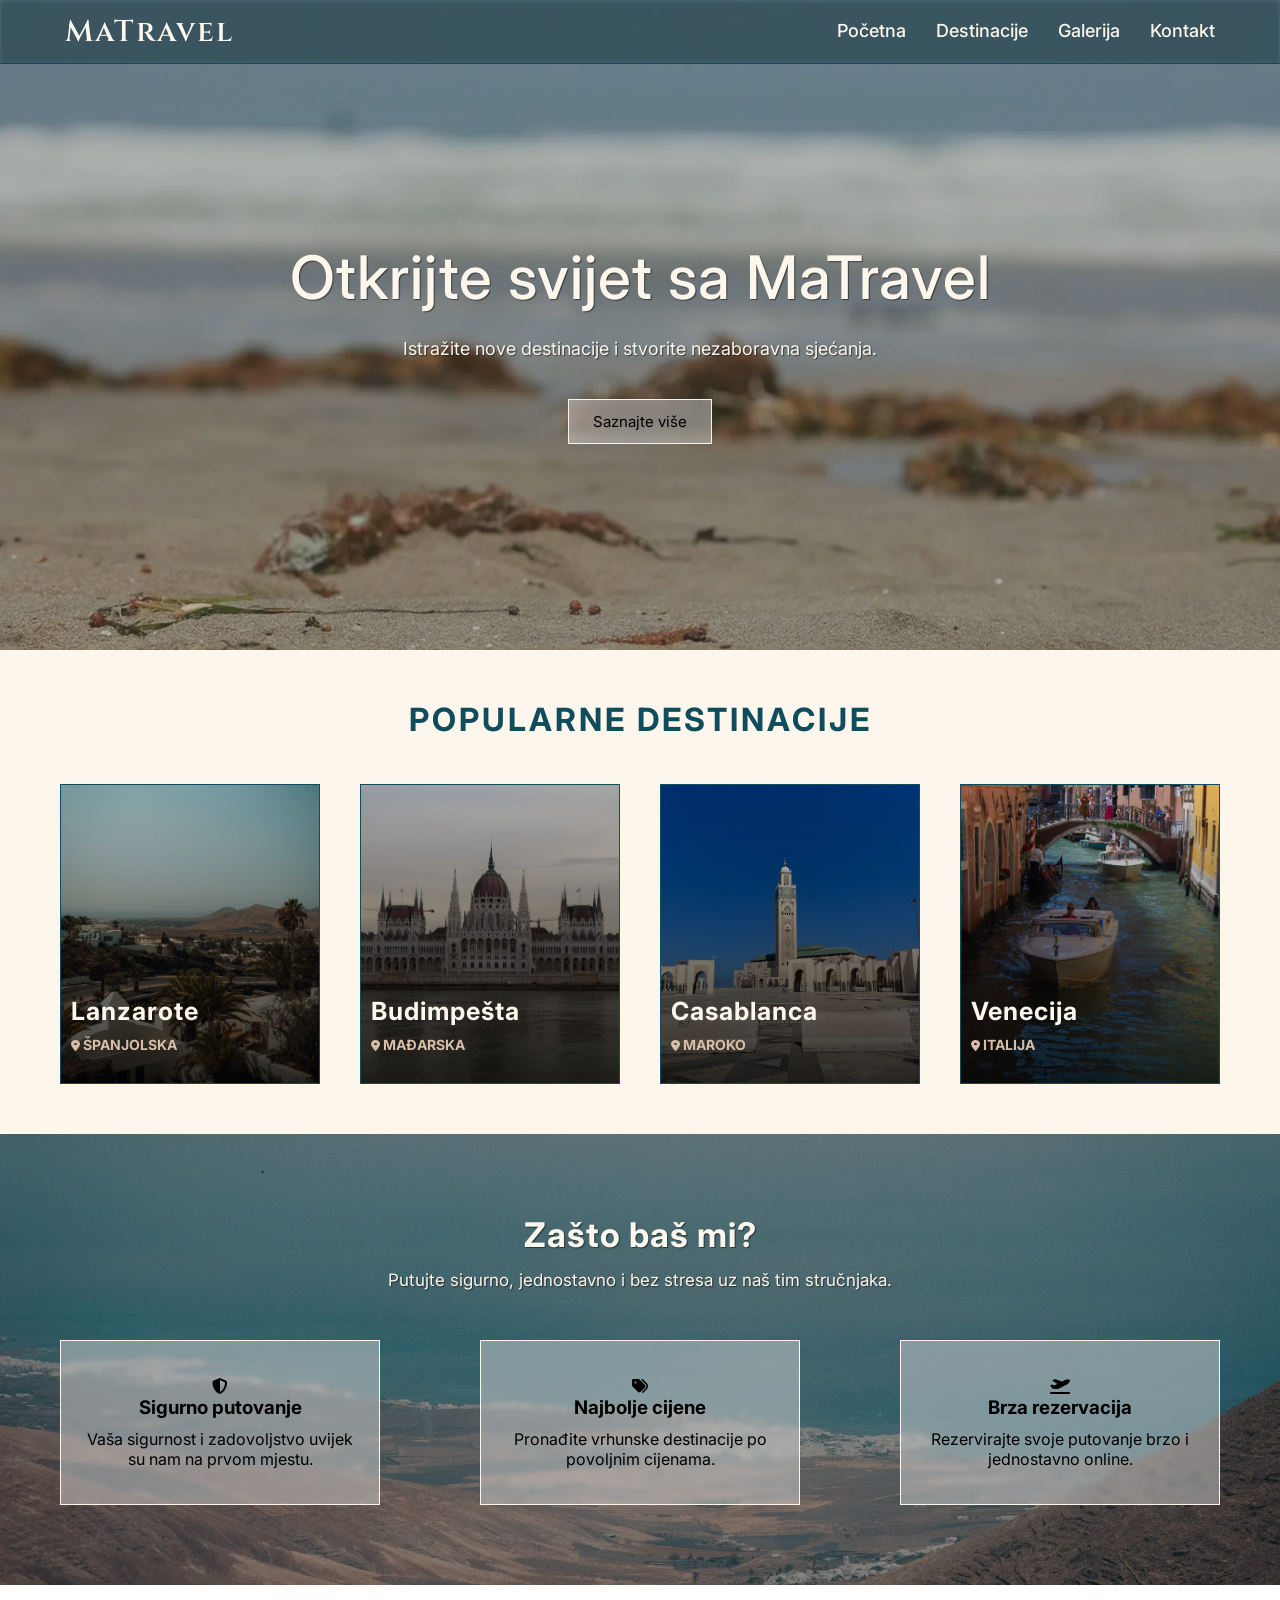
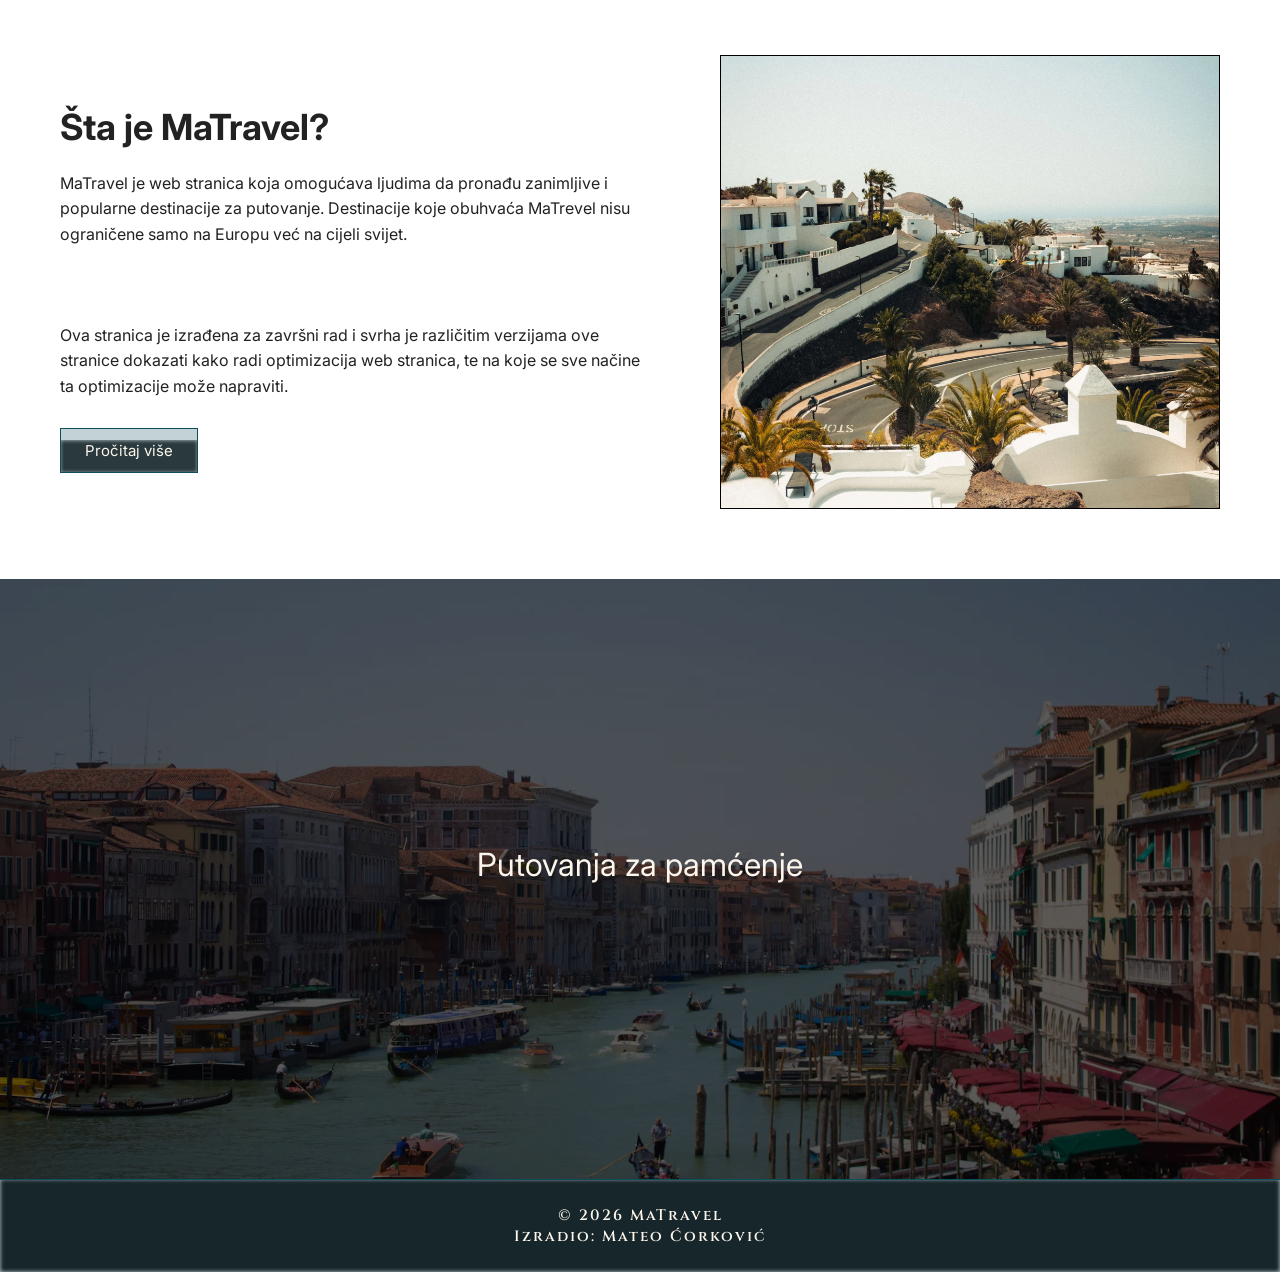
==== commit 776313ef: "fdsfdsfdsfds" ====
--- a/index.html
+++ b/index.html
@@ -48,7 +48,7 @@
         <div class="container">
             <h2>Popularne destinacije</h2>
             <div class="karticepolozaj">
-                <a href="destinacije.html" class="kartica lanzarote skriveno">
+                <a href="lanzarote.html" class="kartica lanzarote skriveno">
                     <div class="zoom"></div>
                     <div class="tamnije"></div>
                     <div class="karticasadrzaj">
@@ -56,7 +56,7 @@
                         <h4><i class="fa-solid fa-location-dot"></i> Španjolska</h4>
                     </div>
                 </a>
-                <a href="destinacije.html" class="kartica budimpesta skriveno2">
+                <a href="budimpesta.html" class="kartica budimpesta skriveno2">
                     <div class="zoom"></div>
                     <div class="tamnije"></div>
                     <div class="karticasadrzaj">
@@ -65,7 +65,7 @@
 
                     </div>
                 </a>
-                <a href="destinacije.html" class="kartica casablanca skriveno">
+                <a href="casablanca.html" class="kartica casablanca skriveno">
                     <div class="zoom"></div>
                     <div class="tamnije"></div>
                     <div class="karticasadrzaj">
@@ -74,7 +74,7 @@
 
                     </div>
                 </a>
-                <a href="destinacije.html" class="kartica venecija skriveno2">
+                <a href="venecija.html" class="kartica venecija skriveno2">
                     <div class="zoom"></div>
                     <div class="tamnije"></div>
                     <div class="karticasadrzaj">
